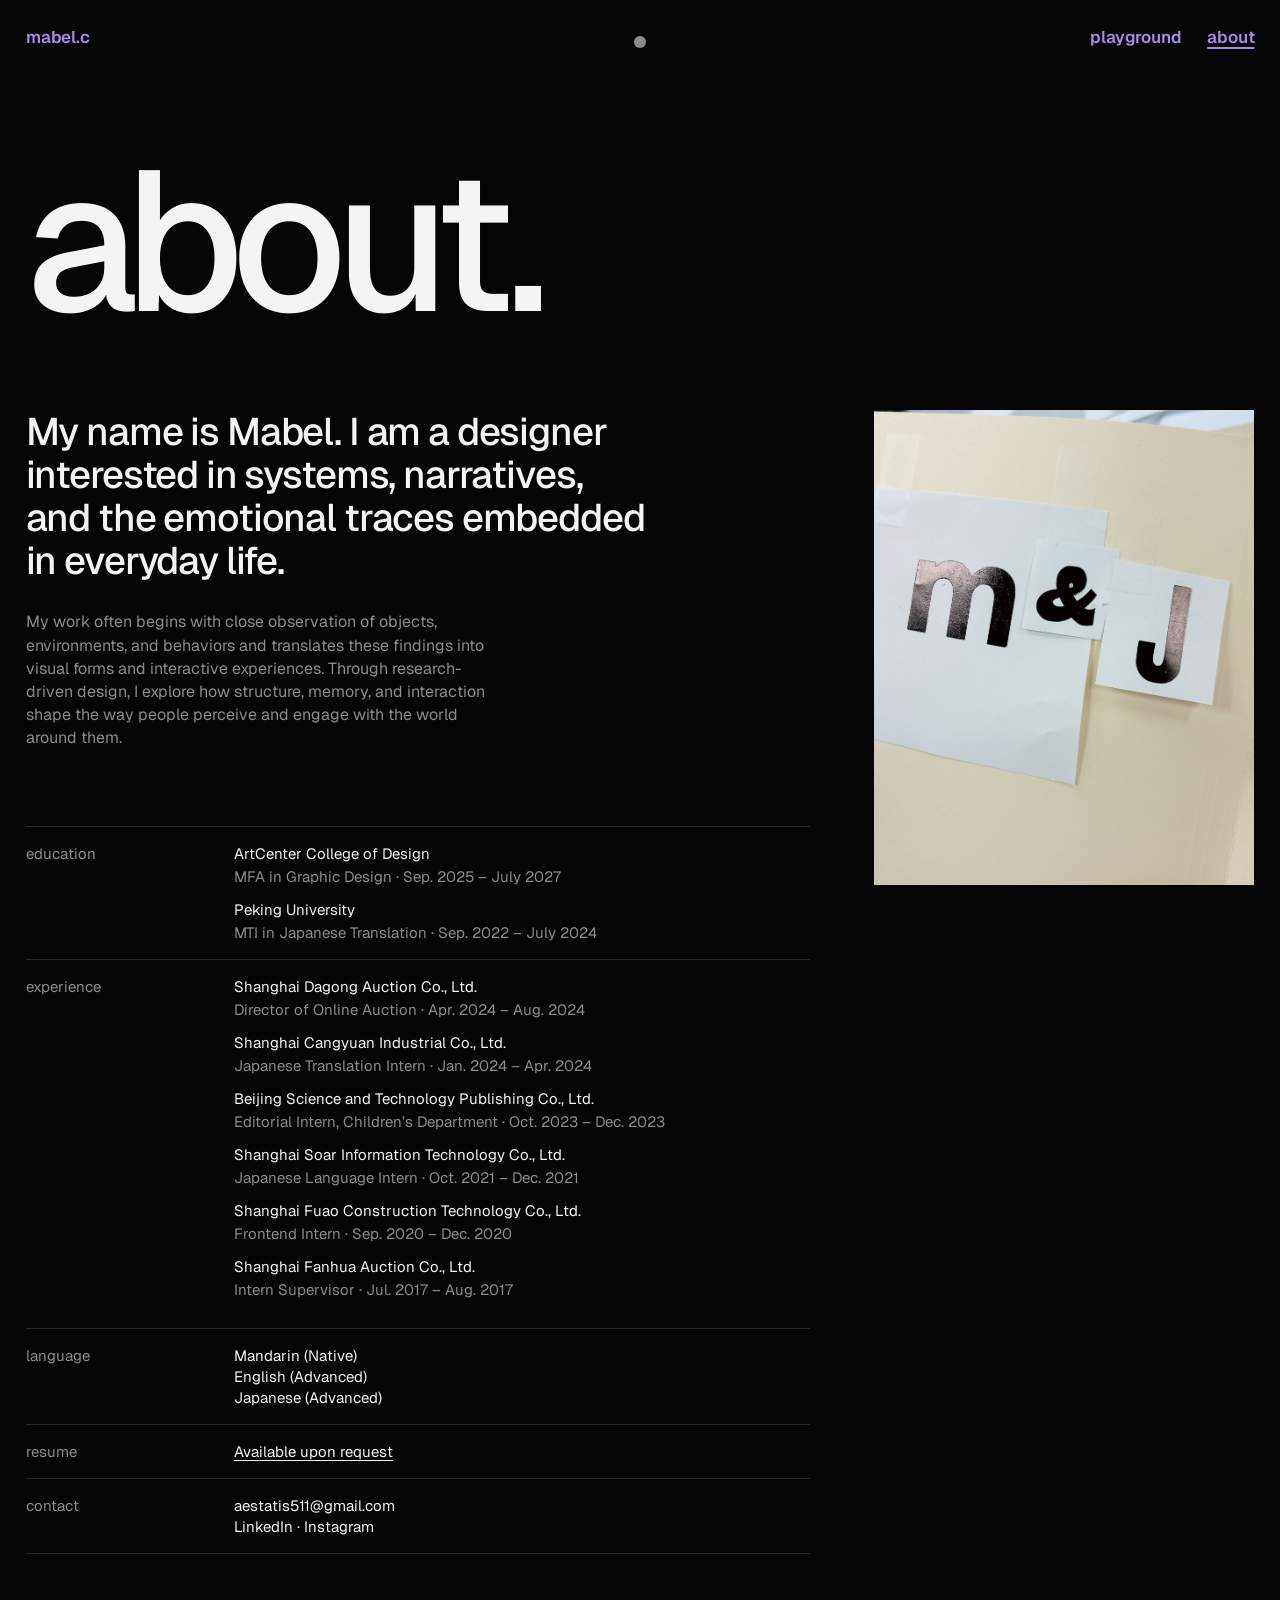
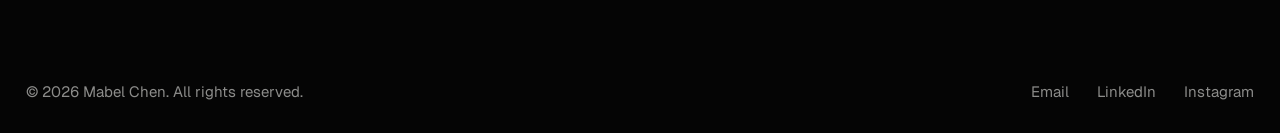
==== about.html @ 10ba8702 "Initial commit: mabel.c portfolio site Co-Authored-By: Claude Opus 5.5 <noreply@anthropic.com>" ====
<!doctype html>
<html lang="en">
<head>
<meta charset="utf-8">
<meta name="viewport" content="width=device-width, initial-scale=1, viewport-fit=cover">
<title>about — mabel.chen</title>
<meta name="description" content="About Mabel Chen, designer.">
<link rel="icon" href="favicon.ico">
<link rel="preconnect" href="https://fonts.googleapis.com">
<link rel="preconnect" href="https://fonts.gstatic.com" crossorigin>
<link rel="stylesheet" href="https://fonts.googleapis.com/css2?family=Geist:wght@400..700&display=swap">
<link rel="stylesheet" href="style.css">
<script>try{if(localStorage.getItem('mc-theme')==='light')document.documentElement.setAttribute('data-theme','light')}catch(e){}</script>
</head>
<body>
<header class="hdr">
<a class="logo" href="index.html#in" aria-label="mabel.chen — home"><span aria-hidden="true" style="display:inline-flex;align-items:flex-start"><span class="cube"><span class="cube-in"><span class="f f1">mabel</span><span class="f f2">m</span></span></span><span>.</span><span class="cube"><span class="cube-in"><span class="f f1">c</span><span class="f f2 fx">chen</span></span></span></span></a>
<nav aria-label="Primary"><a href="playground.html">playground</a><a href="about.html" aria-current="page">about</a></nav>
</header>
<button type="button" class="tg" aria-label="Switch to day mode"><i></i></button>

<main class="page px">
<h1 class="big">about.</h1>
<div style="display:flex;flex-wrap:wrap;gap:clamp(40px,5vw,80px);align-items:flex-start;margin-top:clamp(56px,7vw,112px)">
<div style="flex:1 1 420px;display:flex;flex-direction:column;gap:clamp(48px,6vw,96px)">
<div>
<p style="margin:0;max-width:24ch;font-size:clamp(26px,3vw,48px);line-height:1.12;letter-spacing:-0.03em;font-weight:500">My name is Mabel. I am a designer interested in systems, narratives, and the emotional traces embedded in everyday life.</p>
<p class="body" style="margin-top:28px">My work often begins with close observation of objects, environments, and behaviors and translates these findings into visual forms and interactive experiences. Through research-driven design, I explore how structure, memory, and interaction shape the way people perceive and engage with the world around them.</p>
</div>
<div class="rows">
<div><span class="k">education</span><span>ArtCenter College of Design<div class="mini">MFA in Graphic Design · Sep. 2025 – July 2027</div><div style="margin-top:12px">Peking University</div><div class="mini">MTI in Japanese Translation · Sep. 2022 – July 2024</div></span></div>
<div><span class="k">experience</span><span><div style="margin-bottom:12px">Shanghai Dagong Auction Co., Ltd.<div class="mini">Director of Online Auction · Apr. 2024 – Aug. 2024</div></div><div style="margin-bottom:12px">Shanghai Cangyuan Industrial Co., Ltd.<div class="mini">Japanese Translation Intern · Jan. 2024 – Apr. 2024</div></div><div style="margin-bottom:12px">Beijing Science and Technology Publishing Co., Ltd.<div class="mini">Editorial Intern, Children’s Department · Oct. 2023 – Dec. 2023</div></div><div style="margin-bottom:12px">Shanghai Soar Information Technology Co., Ltd.<div class="mini">Japanese Language Intern · Oct. 2021 – Dec. 2021</div></div><div style="margin-bottom:12px">Shanghai Fuao Construction Technology Co., Ltd.<div class="mini">Frontend Intern · Sep. 2020 – Dec. 2020</div></div><div style="margin-bottom:12px">Shanghai Fanhua Auction Co., Ltd.<div class="mini">Intern Supervisor · Jul. 2017 – Aug. 2017</div></div></span></div>
<div><span class="k">language</span><span>Mandarin (Native)<br>English (Advanced)<br>Japanese (Advanced)</span></div>
<div><span class="k">resume</span><span><a href="mailto:aestatis511@gmail.com?subject=Resume%20Request" style="text-decoration:underline;text-underline-offset:3px">Available upon request</a></span></div>
<div><span class="k">contact</span><span><a href="mailto:aestatis511@gmail.com">aestatis511@gmail.com</a><br><a href="https://www.linkedin.com/in/mabel-chen-61757a385/" target="_blank" rel="noopener">LinkedIn</a> · <a href="https://www.instagram.com/aestatis_mare?igsh=OGQ5ZDc2ODk2ZA==" target="_blank" rel="noopener">Instagram</a></span></div>
</div>
</div>
<div class="media" style="flex:0 1 380px;width:100%;aspect-ratio:4 / 5"><img src="img/about.jpg" alt="Paper letters m &amp; J taped to a wall"></div>
</div>
</main>
<footer class="contact" id="contact" style="padding-top:clamp(96px,10vw,160px)">
<div class="foot"><span>© 2026 Mabel Chen. All rights reserved.</span><nav><a href="mailto:aestatis511@gmail.com">Email</a><a href="https://www.linkedin.com/in/mabel-chen-61757a385/" target="_blank" rel="noopener">LinkedIn</a><a href="https://www.instagram.com/aestatis_mare?igsh=OGQ5ZDc2ODk2ZA==" target="_blank" rel="noopener">Instagram</a></nav></div>
</footer>
<div class="cur" aria-hidden="true"><i></i></div>
<script src="main.js"></script>
</body>
</html>
---- style.css ----
/* mabel.c — v2 */
:root {
  --bg: #050505; --fg: #F4F4F2; --muted: #8C8C8A; --line: #2A2A2A;
  --block: #D9D9D9; --hover: #111111; --pill: #1C1C1C; --accent: #A98BEA;
  --pad: clamp(16px, 2vw, 32px);
  --ease: cubic-bezier(.22, 1, .36, 1);
}
html[data-theme="light"] {
  --bg: #F4F4F1; --fg: #0A0A0A; --muted: #6E6E6B; --line: #D4D4D0;
  --block: #CFCFCB; --hover: #EAEAE6; --pill: #E3E3DF; --accent: #7C5BD6;
}
* { box-sizing: border-box; }
html, body { margin: 0; }
body {
  background: var(--bg); color: var(--fg);
  font-family: 'Geist', 'Helvetica Neue', Helvetica, Arial, sans-serif;
  -webkit-font-smoothing: antialiased;
  transition: background-color .5s ease, color .5s ease;
}
a { color: inherit; text-decoration: none; }
a:hover { opacity: .7; }
a:focus-visible, button:focus-visible { outline: 2px solid currentColor; outline-offset: 4px; }
img { display: block; max-width: 100%; }
.ph { background: var(--block); }
.cover { width: 100%; height: 100%; object-fit: cover; }
.sr { position: absolute; width: 1px; height: 1px; overflow: hidden; clip-path: inset(50%); white-space: nowrap; margin: 0; }

/* ---------- header ---------- */
.hdr {
  position: fixed; z-index: 40; top: 0; left: 0; right: 0;
  padding: 28px var(--pad) 0; display: flex; justify-content: space-between; align-items: flex-start;
  transition: opacity .3s ease;
}
.hdr a, .logo { font-size: 17px; font-weight: 600; letter-spacing: -0.01em; line-height: 1.1; color: var(--accent); }
.hdr nav { display: flex; gap: clamp(16px, 2vw, 28px); }
.hdr nav a[aria-current="page"] { text-decoration: underline; text-underline-offset: 4px; text-decoration-thickness: 1.5px; }
.logo { display: inline-flex; align-items: flex-start; }
.logo:hover { opacity: 1; }
.cube { display: inline-grid; perspective: 8em; vertical-align: top; }
.cube-in { position: relative; display: grid; transform-style: preserve-3d; transform: translateZ(-0.55em); transition: transform .7s cubic-bezier(.65,0,.35,1); }
.cube:hover .cube-in { transform: translateZ(-0.55em) rotateX(90deg); }
.f { grid-area: 1 / 1; display: block; line-height: 1.1em; height: 1.1em; backface-visibility: hidden; -webkit-backface-visibility: hidden; justify-self: start; }
.f1 { transform: translateZ(0.55em); }
.f2 { transform: rotateX(-90deg) translateZ(0.55em); color: var(--fg); }
.fx { position: absolute; left: 0; top: 0; white-space: nowrap; }

.tg {
  position: fixed; z-index: 50; top: 26px; left: 50%; transform: translateX(-50%);
  width: 32px; height: 32px; padding: 0; border: 0; background: transparent; color: var(--muted);
  display: flex; align-items: center; justify-content: center;
}
.tg i { width: 12px; height: 12px; border-radius: 50%; background: currentColor; }

/* ---------- cursor ---------- */
.cur { display: none; }
@media (hover: hover) and (pointer: fine) {
  .cur { display: block; position: fixed; left: 0; top: 0; z-index: 9999; pointer-events: none; mix-blend-mode: difference; opacity: 0; transition: opacity .2s; will-change: transform; }
  .cur i { display: block; width: 12px; height: 12px; margin: -6px 0 0 -6px; border-radius: 50%; background: #fff; transition: transform .45s cubic-bezier(.22,1.2,.36,1); }
  * { cursor: none !important; }
}

/* ---------- hero (home) ---------- */
.hero { position: relative; height: calc(100vh * 7.1); }
.stage { position: sticky; top: 0; height: 100vh; overflow: hidden; }
.layer { position: absolute; inset: 0; padding: 0 var(--pad); display: flex; flex-direction: column; pointer-events: none; }
.intro {
  position: absolute; inset: 0; z-index: 3; border: 0; margin: 0; padding: 0; background: var(--bg);
  display: flex; align-items: center; justify-content: center; font-family: inherit;
}
.intro .logo { font-size: clamp(28px, 3.4vw, 56px); }

.sent { padding-top: clamp(120px, 17vh, 230px); }
.sent-grid { display: grid; width: 100%; font-weight: 600; font-size: clamp(30px, 8.4vw, 420px); line-height: 1; letter-spacing: -0.03em; white-space: nowrap; }
.row { display: flex; align-items: flex-start; }
.sb { display: block; flex: none; width: 1.82em; height: 1em; overflow: hidden; }
.sb img { width: 100%; height: 100%; object-fit: cover; }
[data-k] { opacity: 0; }

.vals { justify-content: center; padding-top: clamp(72px, 8vh, 120px); padding-bottom: clamp(64px, 10vh, 160px); }
.vals-in { font-weight: 500; font-size: clamp(64px, min(15.5vw, 18vh), 640px); line-height: 0.8; letter-spacing: -0.06em; white-space: nowrap; }
.vals-in > span { display: block; }
.emo { position: absolute; right: 100%; top: 0.24em; margin-right: 0.12em; width: calc(clamp(30px, 8.4vw, 420px) * 1.82); height: calc(clamp(30px, 8.4vw, 420px) * 2.4); overflow: hidden; }

.zoom { position: absolute; z-index: 2; overflow: hidden; display: none; pointer-events: none; }
.zoom .zi { position: absolute; inset: 0; overflow: hidden; }
.zoom .zi img { position: absolute; inset: 0; width: 100%; height: 100%; object-fit: cover; }
.zoom .cap {
  position: absolute; left: 0; right: 0; bottom: 0; padding: 60px var(--pad) 28px;
  display: flex; justify-content: space-between; align-items: baseline;
  font-size: 17px; font-weight: 600; letter-spacing: -0.01em; color: #fff;
  background: linear-gradient(to top, rgba(0,0,0,.35), rgba(0,0,0,0));
}
.zoom:hover { opacity: 1; }

/* ---------- marquee ---------- */
.mq-wrap { padding: clamp(120px, 16vh, 220px) 0 clamp(140px, 22vh, 300px); overflow: hidden; }
.mq-wrap h2 { margin: 0; font-weight: 500; font-size: clamp(64px, 15.5vw, 640px); line-height: 1; letter-spacing: -0.06em; white-space: nowrap; }
.mq { display: inline-flex; will-change: transform; }
.mq span { padding-right: 0.5em; flex: none; }

/* ---------- stacked cards ---------- */
.cards { --tt: clamp(32px, min(7.4vw, 10vh), 300px); --strip: calc(var(--tt) * 1.12 + 30px); position: relative; padding-bottom: 25vh; }
.card {
  position: sticky; height: calc(100vh - 72px - var(--i) * var(--strip)); top: calc(72px + var(--i) * var(--strip));
  padding: 14px var(--pad) var(--pad); display: grid; grid-template-columns: minmax(0, 1.1fr) minmax(0, 0.9fr);
  align-content: start; gap: var(--pad);
}
.card-l { display: flex; flex-direction: column; justify-content: space-between; gap: 32px; min-width: 0; }
.card h3 { margin: 0; font-size: var(--tt); font-weight: 500; line-height: 1; letter-spacing: -0.045em; white-space: nowrap; }
.card-b { display: flex; flex-wrap: wrap; align-items: flex-end; gap: 24px clamp(24px, 4vw, 72px); }
.card-b p { margin: 0; flex: 1 1 280px; max-width: 26ch; font-size: clamp(18px, 1.8vw, 34px); line-height: 1.18; letter-spacing: -0.02em; }
.card-b ul { margin: 0; padding: 0; list-style: none; font-size: clamp(14px, 1.05vw, 18px); line-height: 1.45; }
.card-img { align-self: start; width: 100%; aspect-ratio: 3 / 2; max-height: 100%; border-radius: 6px; overflow: hidden; }
.card-img:hover { opacity: 1; }
.card-img img { width: 100%; height: 100%; object-fit: cover; transition: transform .8s var(--ease); }
.card-img:hover img { transform: scale(1.03); }

/* ---------- footer ---------- */
.contact { padding: clamp(160px, 26vh, 320px) var(--pad) 32px; display: flex; flex-direction: column; gap: 64px; }
.contact .mail { font-size: clamp(34px, 5.6vw, 92px); font-weight: 600; letter-spacing: -0.03em; line-height: 1; }
.foot { display: flex; justify-content: space-between; flex-wrap: wrap; gap: 16px; font-size: 15px; color: var(--muted); }
.foot nav { display: flex; gap: 28px; }

/* ---------- inner pages ---------- */
.page { padding-top: clamp(120px, 18vh, 220px); }
.big { margin: 0; font-weight: 500; font-size: clamp(64px, 15.5vw, 640px); line-height: 0.8; letter-spacing: -0.06em; }
.lede { margin: clamp(32px, 4vw, 56px) 0 0; max-width: 34ch; font-size: clamp(18px, 1.7vw, 26px); line-height: 1.3; letter-spacing: -0.015em; color: var(--muted); }
.px { padding-left: var(--pad); padding-right: var(--pad); }
.pg-grid { display: grid; grid-template-columns: repeat(auto-fill, minmax(min(380px, 100%), 1fr)); gap: clamp(32px, 3vw, 48px) clamp(12px, 1.4vw, 20px); align-items: start; margin-top: clamp(72px, 9vw, 140px); }
.pg-grid figure { margin: 0; display: flex; flex-direction: column; gap: 12px; }
.pg-grid .im { overflow: hidden; }
.pg-grid figcaption { display: flex; justify-content: space-between; font-size: 14px; }
.pg-grid figcaption span + span { color: var(--muted); }
.rows { display: flex; flex-direction: column; border-top: 1px solid var(--line); font-size: 15px; line-height: 1.4; }
.rows > div { display: grid; grid-template-columns: minmax(110px, 1fr) 3fr; gap: 16px; padding: 16px 0; border-bottom: 1px solid var(--line); }
.rows .k { color: var(--muted); }
.mini { margin-top: 2px; color: var(--muted); }

/* ---------- project page ---------- */
.p-title { margin: 0; font-weight: 500; font-size: clamp(56px, 9vw, 300px); line-height: 0.95; letter-spacing: -0.05em; }
.p-sub { margin: 0.25em 0 0; max-width: 22ch; font-size: clamp(26px, 3vw, 56px); line-height: 1.08; letter-spacing: -0.03em; font-weight: 500; color: var(--muted); }
.meta { display: grid; grid-template-columns: repeat(auto-fit, minmax(180px, 1fr)); gap: 24px; margin-top: clamp(56px, 8vh, 112px); padding-top: 20px; border-top: 1px solid var(--line); font-size: 15px; line-height: 1.45; }
.meta dt { color: var(--muted); }
.meta dd { margin: 0; }
.media { overflow: hidden; background: var(--block); }
.media img { width: 100%; height: 100%; object-fit: cover; }
.split { display: grid; grid-template-columns: repeat(auto-fit, minmax(300px, 1fr)); gap: 24px var(--pad); }
.stmt { margin: 0; font-size: clamp(28px, 3.2vw, 60px); line-height: 1.04; letter-spacing: -0.035em; font-weight: 600; max-width: 18ch; }
.stmt-s { margin: 0; font-size: clamp(24px, 2.4vw, 44px); line-height: 1.06; letter-spacing: -0.03em; font-weight: 600; max-width: 24ch; }
.body { margin: 0; max-width: 42ch; font-size: clamp(16px, 1.2vw, 20px); line-height: 1.45; color: var(--muted); }
.label { margin: 0; font-size: clamp(20px, 1.8vw, 32px); font-weight: 600; letter-spacing: -0.02em; color: var(--muted); }
.stack { display: flex; flex-direction: column; align-items: flex-start; gap: clamp(24px, 3vw, 40px); }
.tcol { display: flex; flex-direction: column; justify-content: space-between; gap: 48px; padding: clamp(8px, 2vw, 40px) 0; }
.pair { display: flex; flex-wrap: wrap; align-items: flex-end; gap: var(--pad); }
.small-h { margin: 0; font-size: 15px; font-weight: 500; color: var(--muted); }
.desc { margin: 0 0 1em; max-width: 60ch; font-size: clamp(17px, 1.3vw, 22px); line-height: 1.5; }

/* read more pill */
.rm { display: inline-flex; align-items: center; height: 48px; padding: 0 15px; border: 0; border-radius: 999px; background: var(--pill); color: var(--fg); font-family: inherit; font-size: 17px; font-weight: 600; letter-spacing: -0.02em; transition: background-color .3s ease; }
.rm-l { display: inline-block; max-width: 0; opacity: 0; overflow: hidden; white-space: nowrap; transition: max-width .45s var(--ease), opacity .3s ease, margin .45s var(--ease); }
.rm:hover .rm-l, .rm:focus-visible .rm-l { max-width: 110px; opacity: 1; margin: 0 12px 0 6px; }

/* drawer */
.drawer { position: fixed; inset: 0; z-index: 60; pointer-events: none; }
.drawer.open { pointer-events: auto; }
.drawer .dim { position: absolute; inset: 0; background: rgba(0,0,0,.6); opacity: 0; transition: opacity .5s ease; }
.drawer.open .dim { opacity: 1; }
.drawer aside {
  position: absolute; top: 0; right: 0; bottom: 0; width: min(720px, 100%); overflow-y: auto;
  background: #F4F4F1; color: #0A0A0A; padding: clamp(28px, 4vw, 64px) clamp(24px, 5vw, 96px) 80px;
  transform: translateX(100%); transition: transform .65s var(--ease);
}
.drawer.open aside { transform: none; }
.dx { position: absolute; top: clamp(20px, 3vw, 40px); right: clamp(20px, 3vw, 40px); width: 56px; height: 56px; border: 0; border-radius: 50%; background: #E8E8E4; color: #0A0A0A; display: flex; align-items: center; justify-content: center; }
.drawer h2 { margin: clamp(32px, 4vw, 56px) 0 0; font-size: clamp(48px, 5vw, 96px); font-weight: 500; line-height: 1; letter-spacing: -0.045em; }
.drawer .d-lead { margin: clamp(32px, 4vw, 56px) 0 0; font-size: clamp(24px, 2.2vw, 36px); line-height: 1.15; letter-spacing: -0.025em; font-weight: 600; max-width: 26ch; }
.drawer h3 { margin: clamp(72px, 10vh, 140px) 0 0; font-size: clamp(18px, 1.4vw, 22px); font-weight: 600; letter-spacing: -0.01em; }
.drawer .d-body p { margin: 22px 0 0; font-size: clamp(18px, 1.4vw, 22px); line-height: 1.4; max-width: 40ch; }
.drawer .d-body h4 { margin: 40px 0 0; font-size: 15px; font-weight: 600; color: #6E6E6B; }

@media (max-width: 720px) {
  .card { grid-template-columns: 1fr; }
  .card-img { display: none; }
}
@media (prefers-reduced-motion: reduce) {
  .cube-in, .drawer aside, .drawer .dim, .rm-l { transition: none; }
}
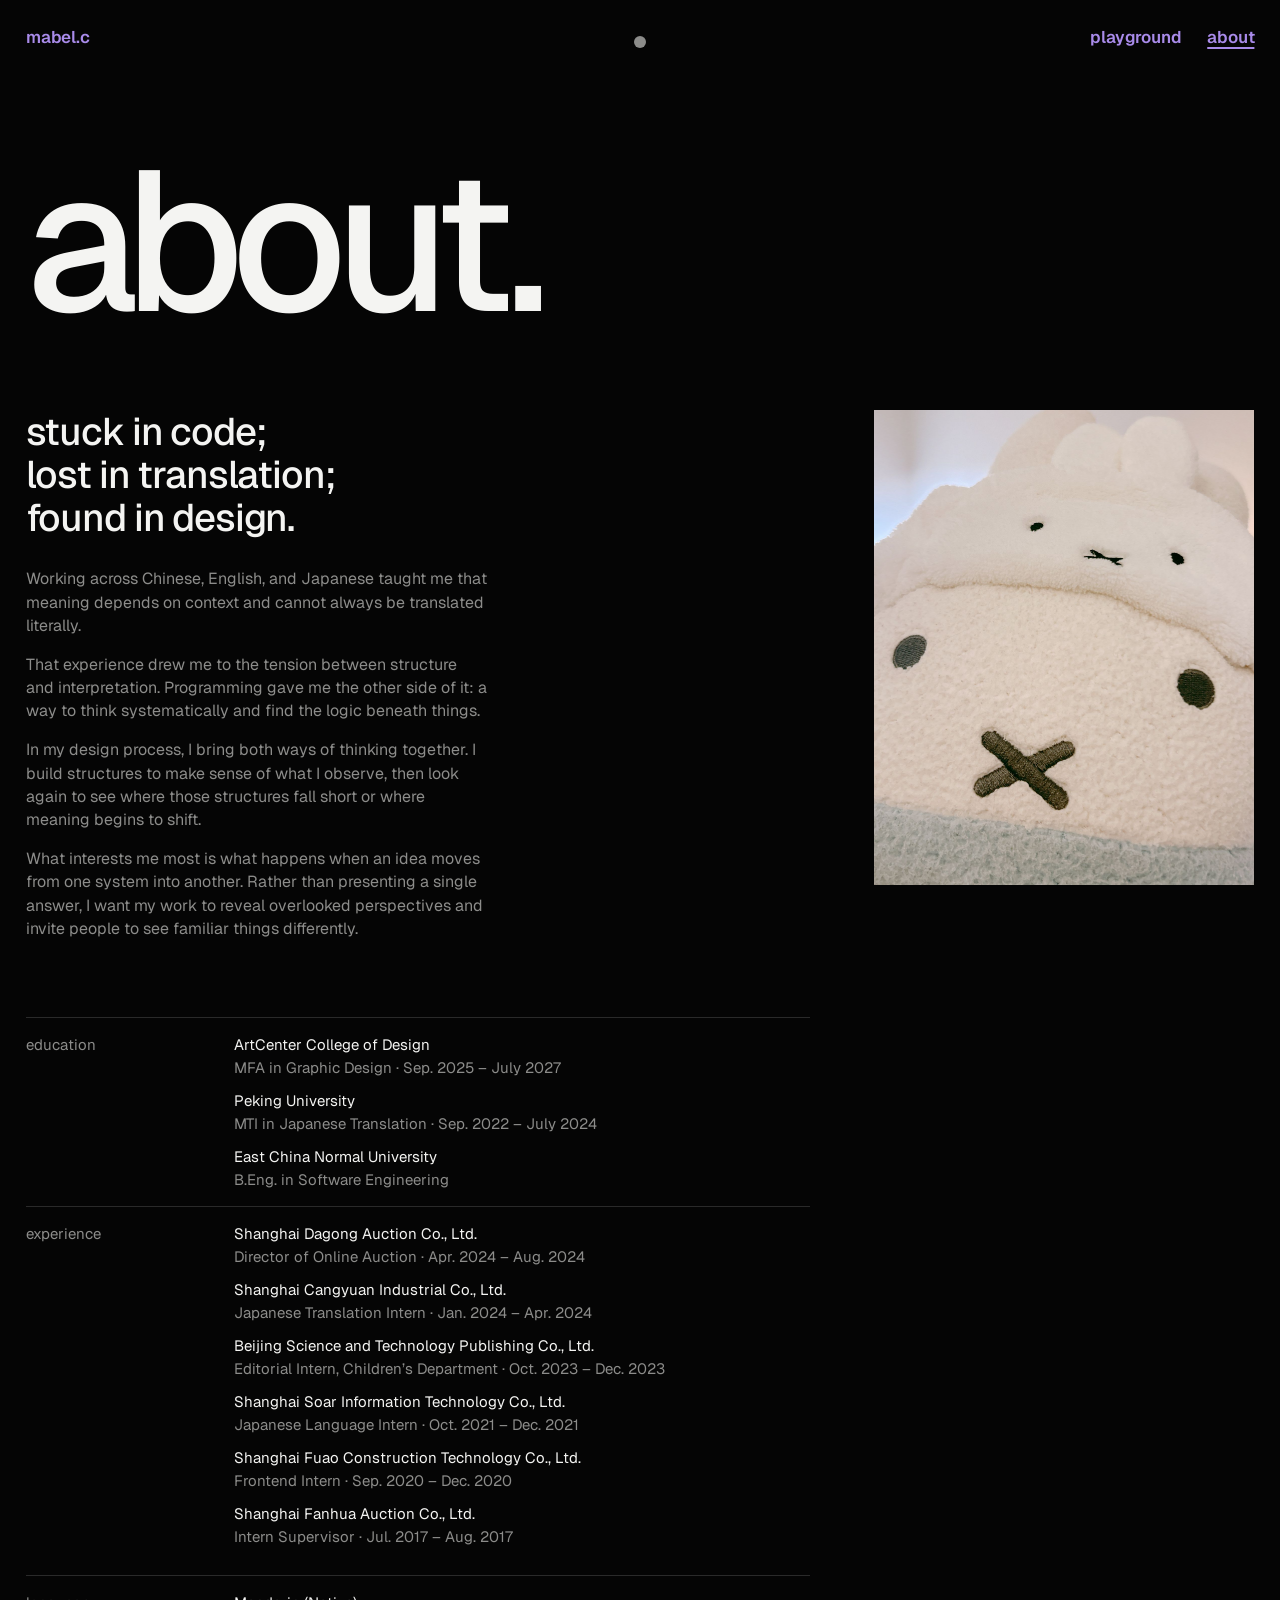
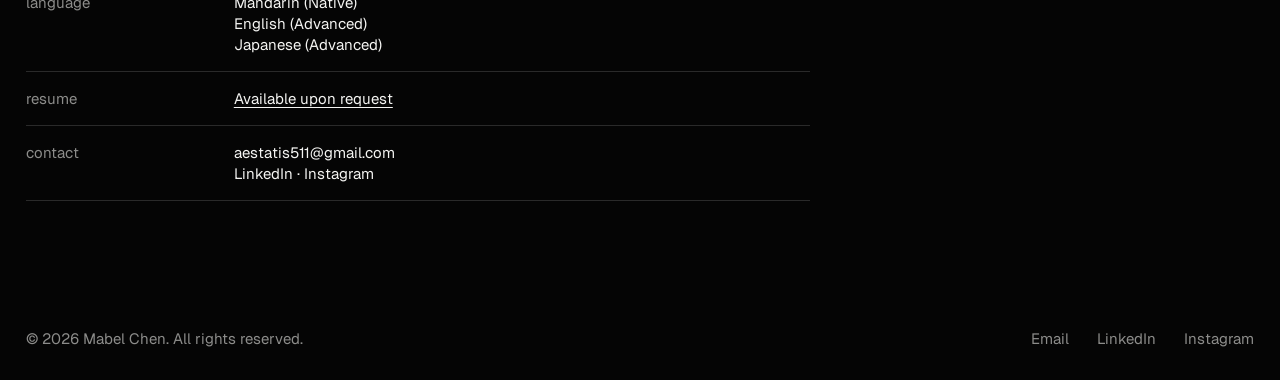
==== commit aaff8e2d: "Update portfolio: project galleries, Mori green, contact link Co-Authored-By: Claude Opus 5.5 <norep" ====
--- a/about.html
+++ b/about.html
@@ -14,7 +14,7 @@
 </head>
 <body>
 <header class="hdr">
-<a class="logo" href="index.html#in" aria-label="mabel.chen — home"><span aria-hidden="true" style="display:inline-flex;align-items:flex-start"><span class="cube"><span class="cube-in"><span class="f f1">mabel</span><span class="f f2">m</span></span></span><span>.</span><span class="cube"><span class="cube-in"><span class="f f1">c</span><span class="f f2 fx">chen</span></span></span></span></a>
+<a class="logo" href="index.html#selected" aria-label="mabel.chen — selected work"><span aria-hidden="true" style="display:inline-flex;align-items:flex-start"><span class="cube"><span class="cube-in"><span class="f f1">mabel</span><span class="f f2">m</span></span></span><span>.</span><span class="cube"><span class="cube-in"><span class="f f1">c</span><span class="f f2 fx">chen</span></span></span></span></a>
 <nav aria-label="Primary"><a href="playground.html">playground</a><a href="about.html" aria-current="page">about</a></nav>
 </header>
 <button type="button" class="tg" aria-label="Switch to day mode"><i></i></button>
@@ -24,18 +24,21 @@
 <div style="display:flex;flex-wrap:wrap;gap:clamp(40px,5vw,80px);align-items:flex-start;margin-top:clamp(56px,7vw,112px)">
 <div style="flex:1 1 420px;display:flex;flex-direction:column;gap:clamp(48px,6vw,96px)">
 <div>
-<p style="margin:0;max-width:24ch;font-size:clamp(26px,3vw,48px);line-height:1.12;letter-spacing:-0.03em;font-weight:500">My name is Mabel. I am a designer interested in systems, narratives, and the emotional traces embedded in everyday life.</p>
-<p class="body" style="margin-top:28px">My work often begins with close observation of objects, environments, and behaviors and translates these findings into visual forms and interactive experiences. Through research-driven design, I explore how structure, memory, and interaction shape the way people perceive and engage with the world around them.</p>
+<p style="margin:0;max-width:26ch;font-size:clamp(26px,3vw,48px);line-height:1.12;letter-spacing:-0.03em;font-weight:500">stuck in code;<br>lost in translation;<br>found in design.</p>
+<p class="body" style="margin-top:28px">Working across Chinese, English, and Japanese taught me that meaning depends on context and cannot always be translated literally.</p>
+<p class="body" style="margin-top:16px">That experience drew me to the tension between structure and interpretation. Programming gave me the other side of it: a way to think systematically and find the logic beneath things.</p>
+<p class="body" style="margin-top:16px">In my design process, I bring both ways of thinking together. I build structures to make sense of what I observe, then look again to see where those structures fall short or where meaning begins to shift.</p>
+<p class="body" style="margin-top:16px">What interests me most is what happens when an idea moves from one system into another. Rather than presenting a single answer, I want my work to reveal overlooked perspectives and invite people to see familiar things differently.</p>
 </div>
 <div class="rows">
-<div><span class="k">education</span><span>ArtCenter College of Design<div class="mini">MFA in Graphic Design · Sep. 2025 – July 2027</div><div style="margin-top:12px">Peking University</div><div class="mini">MTI in Japanese Translation · Sep. 2022 – July 2024</div></span></div>
+<div><span class="k">education</span><span>ArtCenter College of Design<div class="mini">MFA in Graphic Design · Sep. 2025 – July 2027</div><div style="margin-top:12px">Peking University</div><div class="mini">MTI in Japanese Translation · Sep. 2022 – July 2024</div><div style="margin-top:12px">East China Normal University</div><div class="mini">B.Eng. in Software Engineering</div></span></div>
 <div><span class="k">experience</span><span><div style="margin-bottom:12px">Shanghai Dagong Auction Co., Ltd.<div class="mini">Director of Online Auction · Apr. 2024 – Aug. 2024</div></div><div style="margin-bottom:12px">Shanghai Cangyuan Industrial Co., Ltd.<div class="mini">Japanese Translation Intern · Jan. 2024 – Apr. 2024</div></div><div style="margin-bottom:12px">Beijing Science and Technology Publishing Co., Ltd.<div class="mini">Editorial Intern, Children’s Department · Oct. 2023 – Dec. 2023</div></div><div style="margin-bottom:12px">Shanghai Soar Information Technology Co., Ltd.<div class="mini">Japanese Language Intern · Oct. 2021 – Dec. 2021</div></div><div style="margin-bottom:12px">Shanghai Fuao Construction Technology Co., Ltd.<div class="mini">Frontend Intern · Sep. 2020 – Dec. 2020</div></div><div style="margin-bottom:12px">Shanghai Fanhua Auction Co., Ltd.<div class="mini">Intern Supervisor · Jul. 2017 – Aug. 2017</div></div></span></div>
 <div><span class="k">language</span><span>Mandarin (Native)<br>English (Advanced)<br>Japanese (Advanced)</span></div>
 <div><span class="k">resume</span><span><a href="mailto:aestatis511@gmail.com?subject=Resume%20Request" style="text-decoration:underline;text-underline-offset:3px">Available upon request</a></span></div>
 <div><span class="k">contact</span><span><a href="mailto:aestatis511@gmail.com">aestatis511@gmail.com</a><br><a href="https://www.linkedin.com/in/mabel-chen-61757a385/" target="_blank" rel="noopener">LinkedIn</a> · <a href="https://www.instagram.com/aestatis_mare?igsh=OGQ5ZDc2ODk2ZA==" target="_blank" rel="noopener">Instagram</a></span></div>
 </div>
 </div>
-<div class="media" style="flex:0 1 380px;width:100%;aspect-ratio:4 / 5"><img src="img/about.jpg" alt="Paper letters m &amp; J taped to a wall"></div>
+<div class="media" style="flex:0 1 380px;width:100%;aspect-ratio:4 / 5"><img src="img/about.jpg" alt="A plush toy wearing a knitted hat"></div>
 </div>
 </main>
 <footer class="contact" id="contact" style="padding-top:clamp(96px,10vw,160px)">
--- a/style.css
+++ b/style.css
@@ -79,7 +79,7 @@
 .vals { justify-content: center; padding-top: clamp(72px, 8vh, 120px); padding-bottom: clamp(64px, 10vh, 160px); }
 .vals-in { font-weight: 500; font-size: clamp(64px, min(15.5vw, 18vh), 640px); line-height: 0.8; letter-spacing: -0.06em; white-space: nowrap; }
 .vals-in > span { display: block; }
-.emo { position: absolute; right: 100%; top: 0.24em; margin-right: 0.12em; width: calc(clamp(30px, 8.4vw, 420px) * 1.82); height: calc(clamp(30px, 8.4vw, 420px) * 2.4); overflow: hidden; }
+.emo { position: absolute; left: 0.02em; bottom: calc(100% + 0.033em); height: min(calc(clamp(30px, 8.4vw, 420px) * 2.4), 1.68em); aspect-ratio: 1.82 / 2.4; overflow: hidden; }
 
 .zoom { position: absolute; z-index: 2; overflow: hidden; display: none; pointer-events: none; }
 .zoom .zi { position: absolute; inset: 0; overflow: hidden; }
@@ -93,15 +93,17 @@
 .zoom:hover { opacity: 1; }
 
 /* ---------- marquee ---------- */
-.mq-wrap { padding: clamp(120px, 16vh, 220px) 0 clamp(140px, 22vh, 300px); overflow: hidden; }
-.mq-wrap h2 { margin: 0; font-weight: 500; font-size: clamp(64px, 15.5vw, 640px); line-height: 1; letter-spacing: -0.06em; white-space: nowrap; }
+.mq-wrap { position: relative; padding: clamp(200px, 32vh, 380px) 0 clamp(220px, 36vh, 420px); overflow: hidden; }
+.mq-wrap .trail { position: absolute; inset: 0; width: 100%; height: 100%; pointer-events: none; z-index: 0; }
+.mq-wrap h2 { position: relative; z-index: 1; margin: 0; font-weight: 500; font-size: clamp(64px, 15.5vw, 640px); line-height: 1; letter-spacing: -0.06em; white-space: nowrap; }
 .mq { display: inline-flex; will-change: transform; }
 .mq span { padding-right: 0.5em; flex: none; }
 
 /* ---------- stacked cards ---------- */
-.cards { --tt: clamp(32px, min(7.4vw, 10vh), 300px); --strip: calc(var(--tt) * 1.12 + 30px); position: relative; padding-bottom: 25vh; }
+.cards { --tt: clamp(32px, min(7.4vw, 10vh), 300px); --strip: calc(var(--tt) * 1.12 + 30px); position: relative; }
+.cards-hold { height: 35vh; }
 .card {
-  position: sticky; height: calc(100vh - 72px - var(--i) * var(--strip)); top: calc(72px + var(--i) * var(--strip));
+  position: sticky; top: calc(72px + var(--i) * var(--strip));
   padding: 14px var(--pad) var(--pad); display: grid; grid-template-columns: minmax(0, 1.1fr) minmax(0, 0.9fr);
   align-content: start; gap: var(--pad);
 }
@@ -124,6 +126,8 @@
 /* ---------- inner pages ---------- */
 .page { padding-top: clamp(120px, 18vh, 220px); }
 .big { margin: 0; font-weight: 500; font-size: clamp(64px, 15.5vw, 640px); line-height: 0.8; letter-spacing: -0.06em; }
+.big3 { margin: 0; font-weight: 500; font-size: clamp(44px, 9.6vw, 380px); line-height: 0.9; letter-spacing: -0.055em; white-space: nowrap; }
+.big3 span { display: block; }
 .lede { margin: clamp(32px, 4vw, 56px) 0 0; max-width: 34ch; font-size: clamp(18px, 1.7vw, 26px); line-height: 1.3; letter-spacing: -0.015em; color: var(--muted); }
 .px { padding-left: var(--pad); padding-right: var(--pad); }
 .pg-grid { display: grid; grid-template-columns: repeat(auto-fill, minmax(min(380px, 100%), 1fr)); gap: clamp(32px, 3vw, 48px) clamp(12px, 1.4vw, 20px); align-items: start; margin-top: clamp(72px, 9vw, 140px); }
@@ -155,6 +159,29 @@
 .small-h { margin: 0; font-size: 15px; font-weight: 500; color: var(--muted); }
 .desc { margin: 0 0 1em; max-width: 60ch; font-size: clamp(17px, 1.3vw, 22px); line-height: 1.5; }
 
+/* justified image rows */
+.gal { display: flex; flex-direction: column; gap: var(--pad); }
+.jrow { display: flex; gap: var(--pad); align-items: flex-start; }
+.jrow .media { min-width: 0; }
+.film { display: block; width: 100%; height: auto; background: var(--block); }
+@media (max-width: 720px) {
+  .jrow { flex-wrap: wrap; }
+  .jrow .media { flex: 1 1 100% !important; }
+}
+
+/* prev / next */
+.pn { display: flex; justify-content: space-between; align-items: flex-start; flex-wrap: wrap; gap: 32px; padding-top: clamp(160px, 26vh, 340px); }
+.pn a { display: flex; flex-direction: column; font-size: clamp(40px, 5.4vw, 120px); font-weight: 600; line-height: 0.98; letter-spacing: -0.05em; color: var(--muted); transition: color .3s ease; }
+.pn a:last-child { align-items: flex-end; }
+.pn a:hover { opacity: 1; color: var(--fg); }
+.pn u { text-decoration-thickness: 0.06em; text-underline-offset: 0.1em; }
+
+/* project footer */
+.pfoot { padding-top: clamp(180px, 30vh, 380px); gap: clamp(28px, 4vh, 48px); }
+.page ~ .pfoot { padding-top: clamp(88px, 12vh, 160px); }
+.foot-logo { font-size: clamp(48px, 7.5vw, 150px); letter-spacing: -0.04em; align-self: flex-start; }
+.foot-logo .f2 { color: var(--fg); }
+
 /* read more pill */
 .rm { display: inline-flex; align-items: center; height: 48px; padding: 0 15px; border: 0; border-radius: 999px; background: var(--pill); color: var(--fg); font-family: inherit; font-size: 17px; font-weight: 600; letter-spacing: -0.02em; transition: background-color .3s ease; }
 .rm-l { display: inline-block; max-width: 0; opacity: 0; overflow: hidden; white-space: nowrap; transition: max-width .45s var(--ease), opacity .3s ease, margin .45s var(--ease); }
@@ -178,6 +205,9 @@
 .drawer .d-body p { margin: 22px 0 0; font-size: clamp(18px, 1.4vw, 22px); line-height: 1.4; max-width: 40ch; }
 .drawer .d-body h4 { margin: 40px 0 0; font-size: 15px; font-weight: 600; color: #6E6E6B; }
 
+@media (max-width: 600px) {
+  .tg { top: auto; bottom: calc(16px + env(safe-area-inset-bottom, 0px)); left: auto; right: 12px; transform: none; }
+}
 @media (max-width: 720px) {
   .card { grid-template-columns: 1fr; }
   .card-img { display: none; }
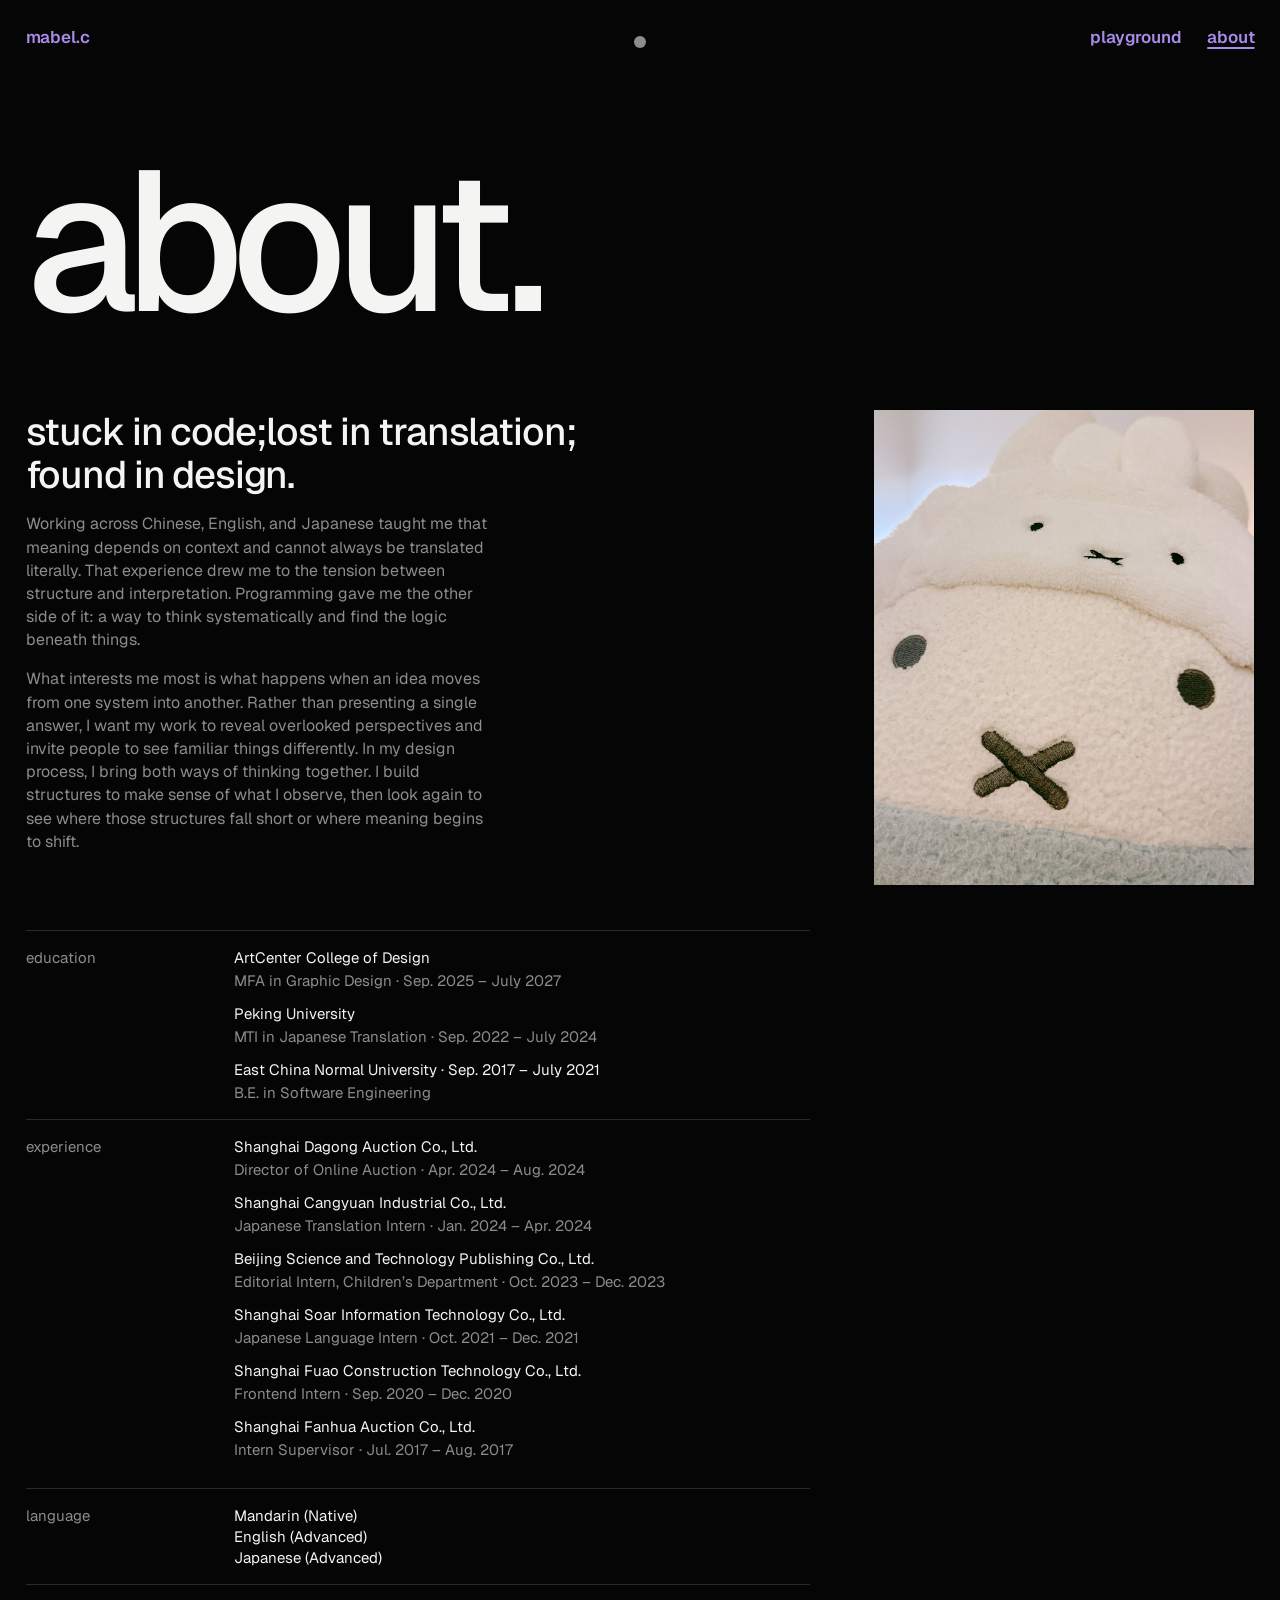
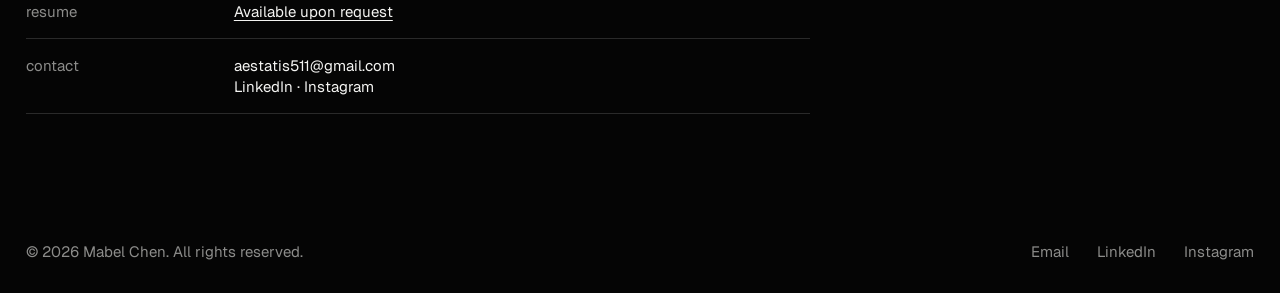
==== commit 7568473a: "Update about.html" ====
--- a/about.html
+++ b/about.html
@@ -24,14 +24,12 @@
 <div style="display:flex;flex-wrap:wrap;gap:clamp(40px,5vw,80px);align-items:flex-start;margin-top:clamp(56px,7vw,112px)">
 <div style="flex:1 1 420px;display:flex;flex-direction:column;gap:clamp(48px,6vw,96px)">
 <div>
-<p style="margin:0;max-width:26ch;font-size:clamp(26px,3vw,48px);line-height:1.12;letter-spacing:-0.03em;font-weight:500">stuck in code;<br>lost in translation;<br>found in design.</p>
-<p class="body" style="margin-top:28px">Working across Chinese, English, and Japanese taught me that meaning depends on context and cannot always be translated literally.</p>
-<p class="body" style="margin-top:16px">That experience drew me to the tension between structure and interpretation. Programming gave me the other side of it: a way to think systematically and find the logic beneath things.</p>
-<p class="body" style="margin-top:16px">In my design process, I bring both ways of thinking together. I build structures to make sense of what I observe, then look again to see where those structures fall short or where meaning begins to shift.</p>
-<p class="body" style="margin-top:16px">What interests me most is what happens when an idea moves from one system into another. Rather than presenting a single answer, I want my work to reveal overlooked perspectives and invite people to see familiar things differently.</p>
+<p style="margin:0;max-width:26ch;font-size:clamp(26px,3vw,48px);line-height:1.12;letter-spacing:-0.03em;font-weight:500">stuck in code;lost in translation;<br>found in design.</p>
+<p class="body" style="margin-top:16px">Working across Chinese, English, and Japanese taught me that meaning depends on context and cannot always be translated literally. That experience drew me to the tension between structure and interpretation. Programming gave me the other side of it: a way to think systematically and find the logic beneath things.</p>
+<p class="body" style="margin-top:16px">What interests me most is what happens when an idea moves from one system into another. Rather than presenting a single answer, I want my work to reveal overlooked perspectives and invite people to see familiar things differently. In my design process, I bring both ways of thinking together. I build structures to make sense of what I observe, then look again to see where those structures fall short or where meaning begins to shift.</p>
 </div>
 <div class="rows">
-<div><span class="k">education</span><span>ArtCenter College of Design<div class="mini">MFA in Graphic Design · Sep. 2025 – July 2027</div><div style="margin-top:12px">Peking University</div><div class="mini">MTI in Japanese Translation · Sep. 2022 – July 2024</div><div style="margin-top:12px">East China Normal University</div><div class="mini">B.Eng. in Software Engineering</div></span></div>
+<div><span class="k">education</span><span>ArtCenter College of Design<div class="mini">MFA in Graphic Design · Sep. 2025 – July 2027</div><div style="margin-top:12px">Peking University</div><div class="mini">MTI in Japanese Translation · Sep. 2022 – July 2024</div><div style="margin-top:12px">East China Normal University · Sep. 2017 – July 2021</div><div class="mini">B.E. in Software Engineering</div></span></div>
 <div><span class="k">experience</span><span><div style="margin-bottom:12px">Shanghai Dagong Auction Co., Ltd.<div class="mini">Director of Online Auction · Apr. 2024 – Aug. 2024</div></div><div style="margin-bottom:12px">Shanghai Cangyuan Industrial Co., Ltd.<div class="mini">Japanese Translation Intern · Jan. 2024 – Apr. 2024</div></div><div style="margin-bottom:12px">Beijing Science and Technology Publishing Co., Ltd.<div class="mini">Editorial Intern, Children’s Department · Oct. 2023 – Dec. 2023</div></div><div style="margin-bottom:12px">Shanghai Soar Information Technology Co., Ltd.<div class="mini">Japanese Language Intern · Oct. 2021 – Dec. 2021</div></div><div style="margin-bottom:12px">Shanghai Fuao Construction Technology Co., Ltd.<div class="mini">Frontend Intern · Sep. 2020 – Dec. 2020</div></div><div style="margin-bottom:12px">Shanghai Fanhua Auction Co., Ltd.<div class="mini">Intern Supervisor · Jul. 2017 – Aug. 2017</div></div></span></div>
 <div><span class="k">language</span><span>Mandarin (Native)<br>English (Advanced)<br>Japanese (Advanced)</span></div>
 <div><span class="k">resume</span><span><a href="mailto:aestatis511@gmail.com?subject=Resume%20Request" style="text-decoration:underline;text-underline-offset:3px">Available upon request</a></span></div>
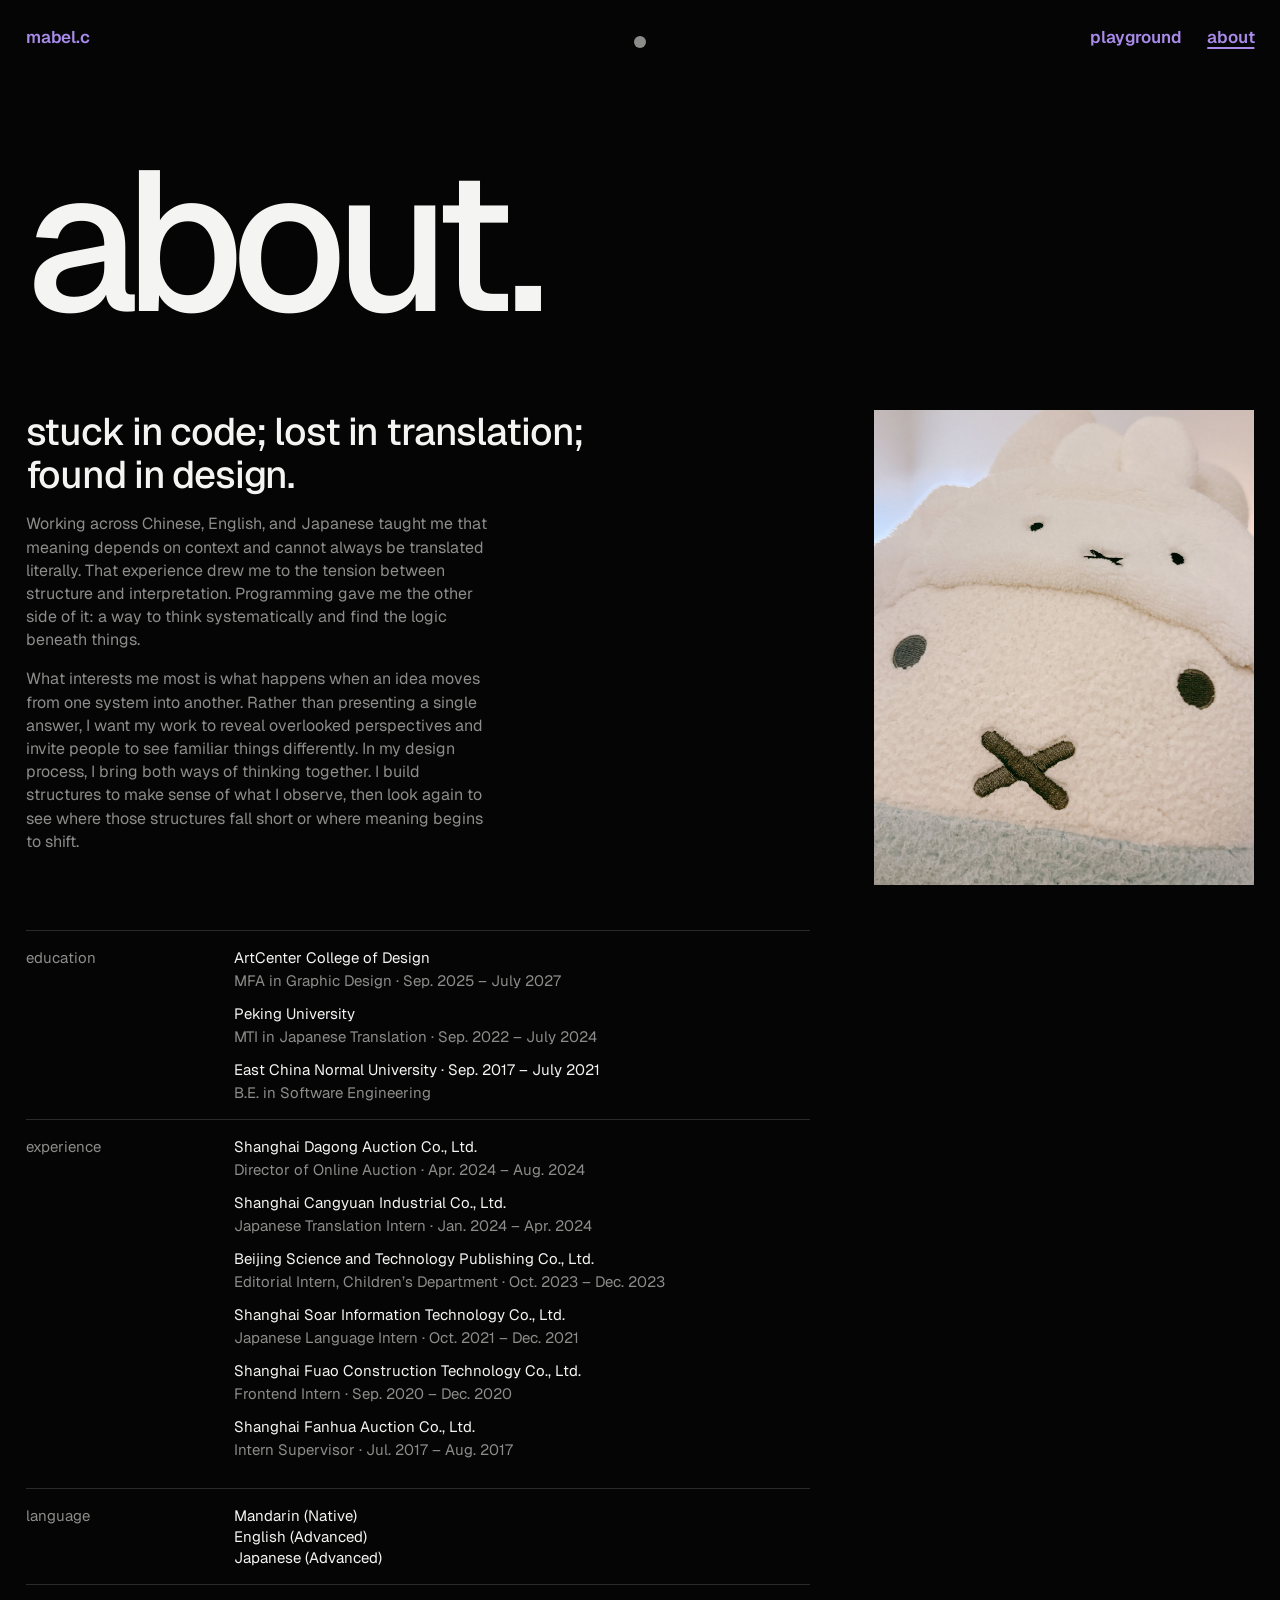
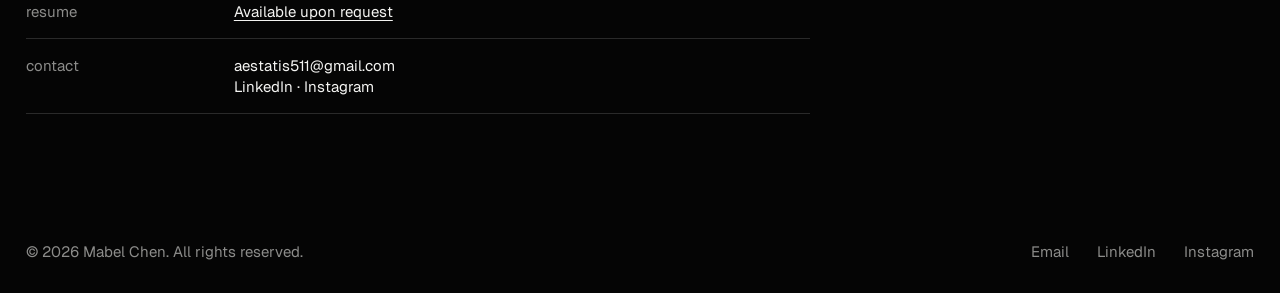
==== commit a3ae7ce9: "Update about.html" ====
--- a/about.html
+++ b/about.html
@@ -24,7 +24,7 @@
 <div style="display:flex;flex-wrap:wrap;gap:clamp(40px,5vw,80px);align-items:flex-start;margin-top:clamp(56px,7vw,112px)">
 <div style="flex:1 1 420px;display:flex;flex-direction:column;gap:clamp(48px,6vw,96px)">
 <div>
-<p style="margin:0;max-width:26ch;font-size:clamp(26px,3vw,48px);line-height:1.12;letter-spacing:-0.03em;font-weight:500">stuck in code;lost in translation;<br>found in design.</p>
+<p style="margin:0;max-width:26ch;font-size:clamp(26px,3vw,48px);line-height:1.12;letter-spacing:-0.03em;font-weight:500">stuck in code; lost in translation;<br>found in design.</p>
 <p class="body" style="margin-top:16px">Working across Chinese, English, and Japanese taught me that meaning depends on context and cannot always be translated literally. That experience drew me to the tension between structure and interpretation. Programming gave me the other side of it: a way to think systematically and find the logic beneath things.</p>
 <p class="body" style="margin-top:16px">What interests me most is what happens when an idea moves from one system into another. Rather than presenting a single answer, I want my work to reveal overlooked perspectives and invite people to see familiar things differently. In my design process, I bring both ways of thinking together. I build structures to make sense of what I observe, then look again to see where those structures fall short or where meaning begins to shift.</p>
 </div>
